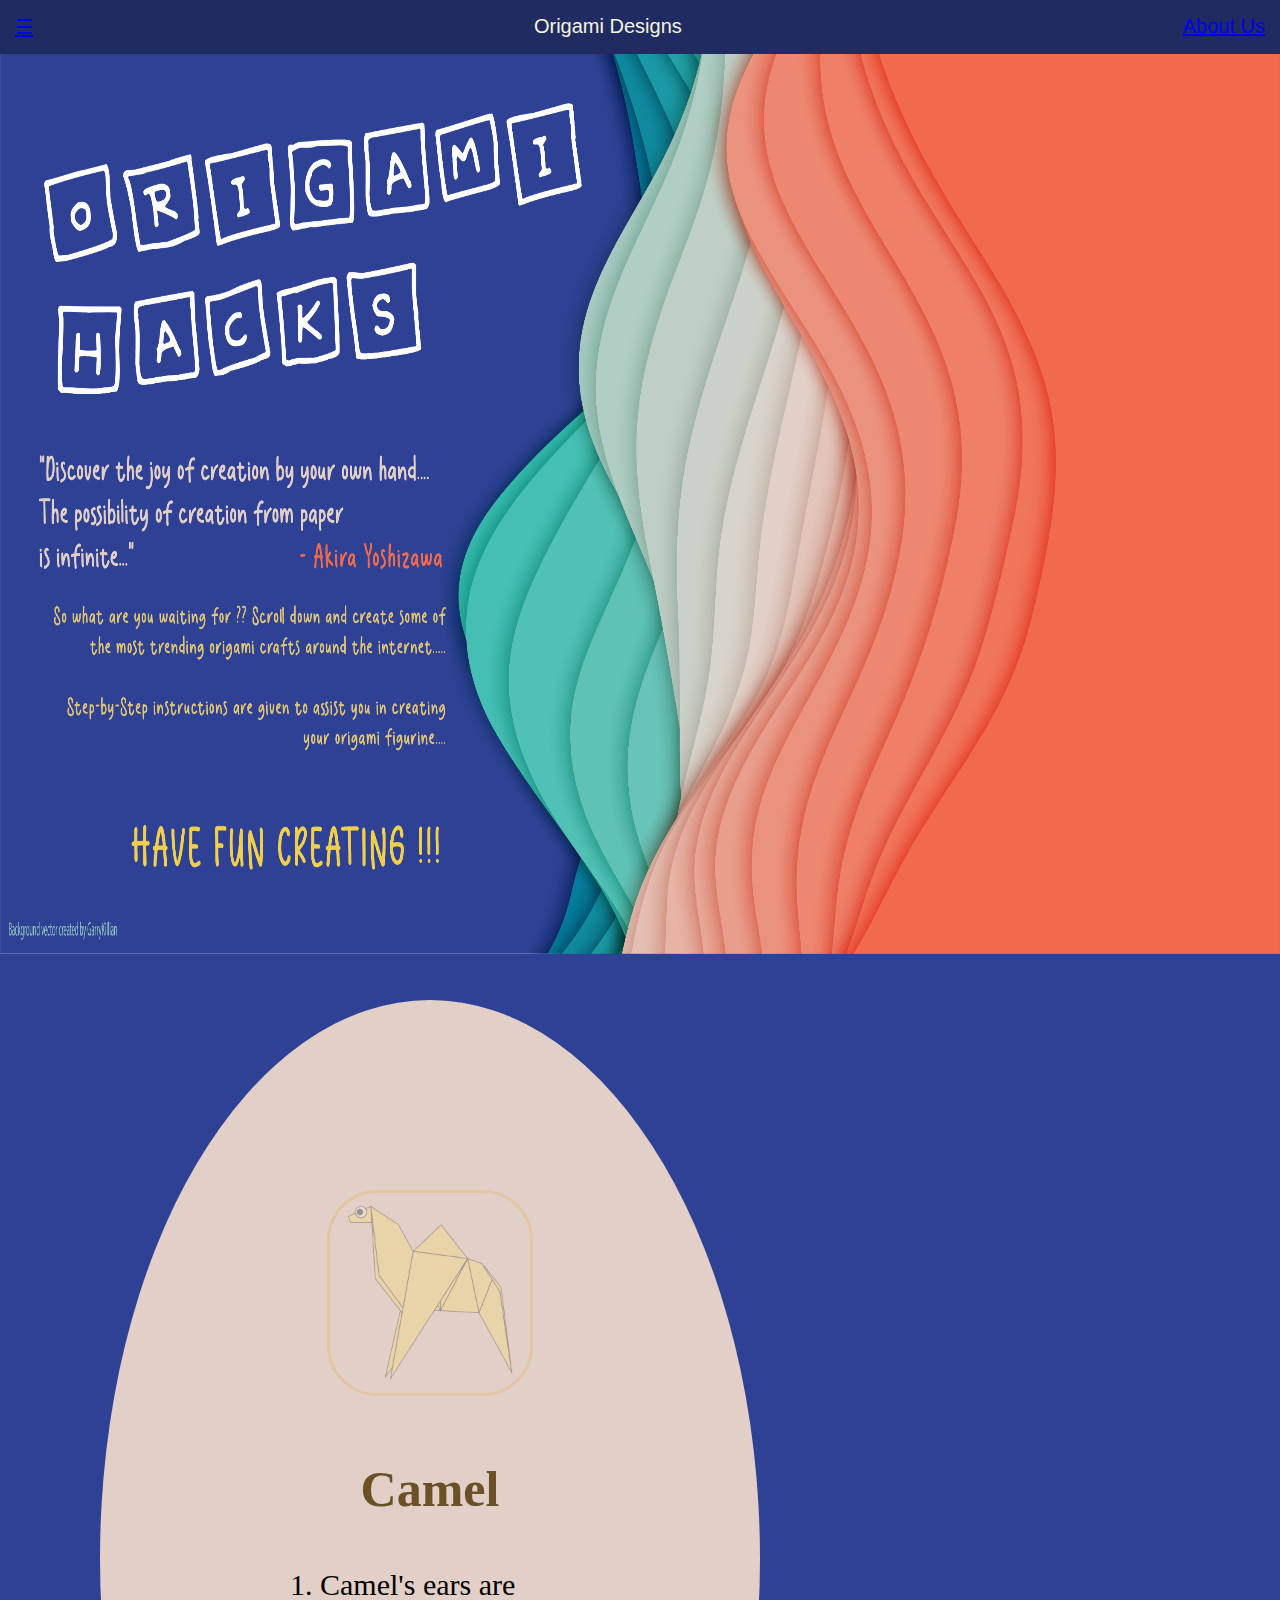
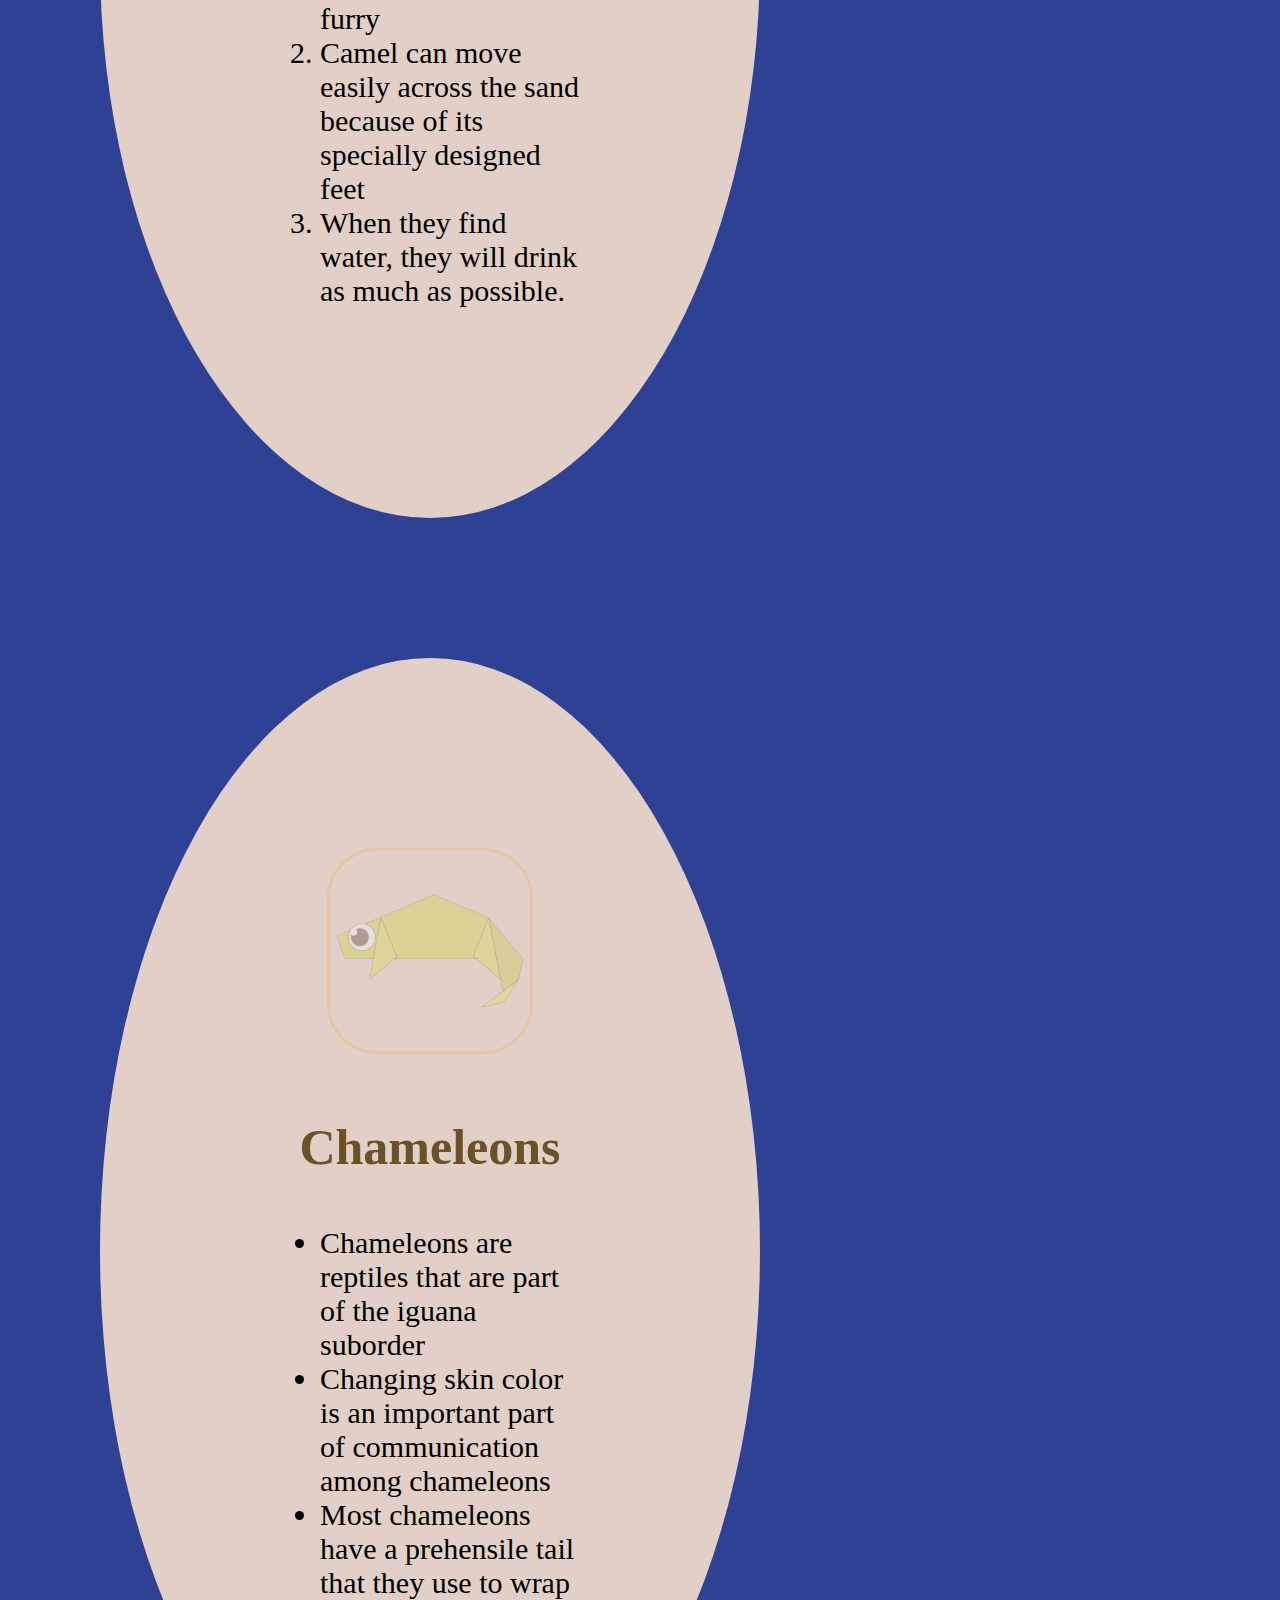
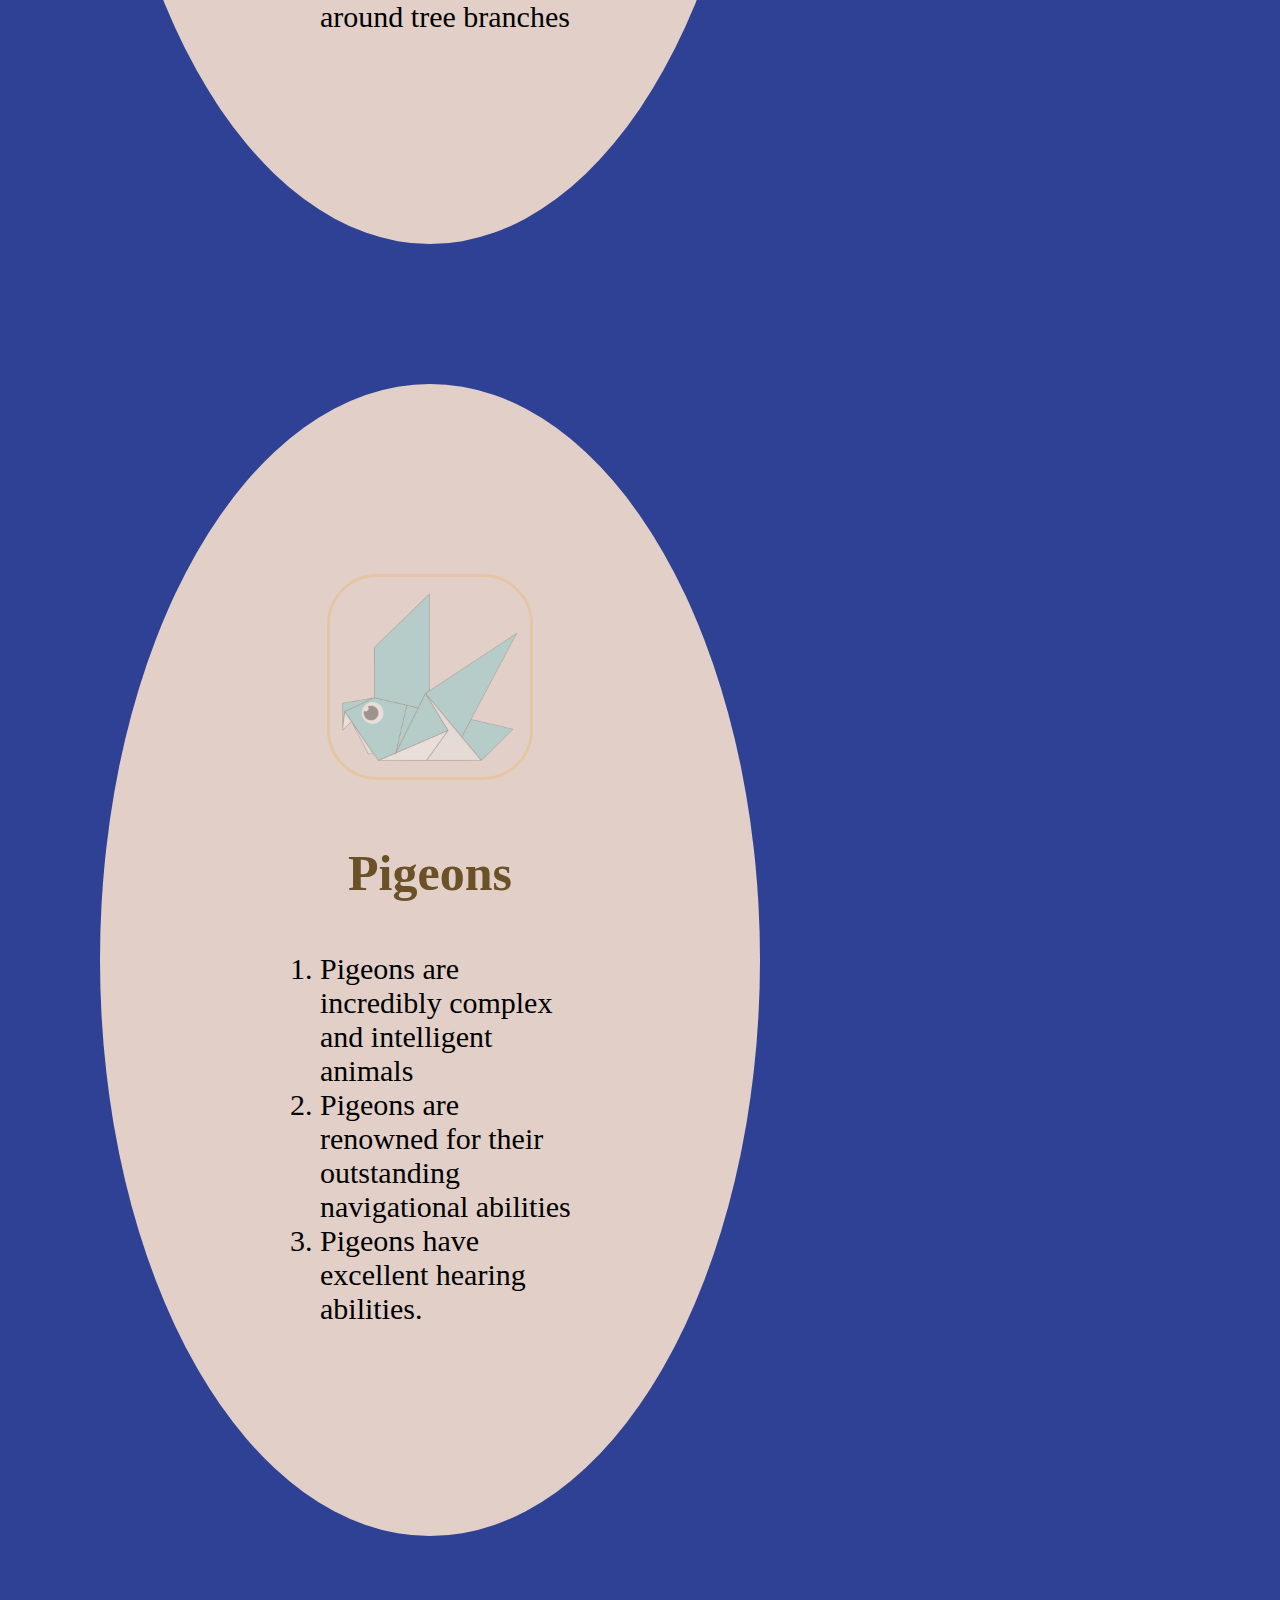
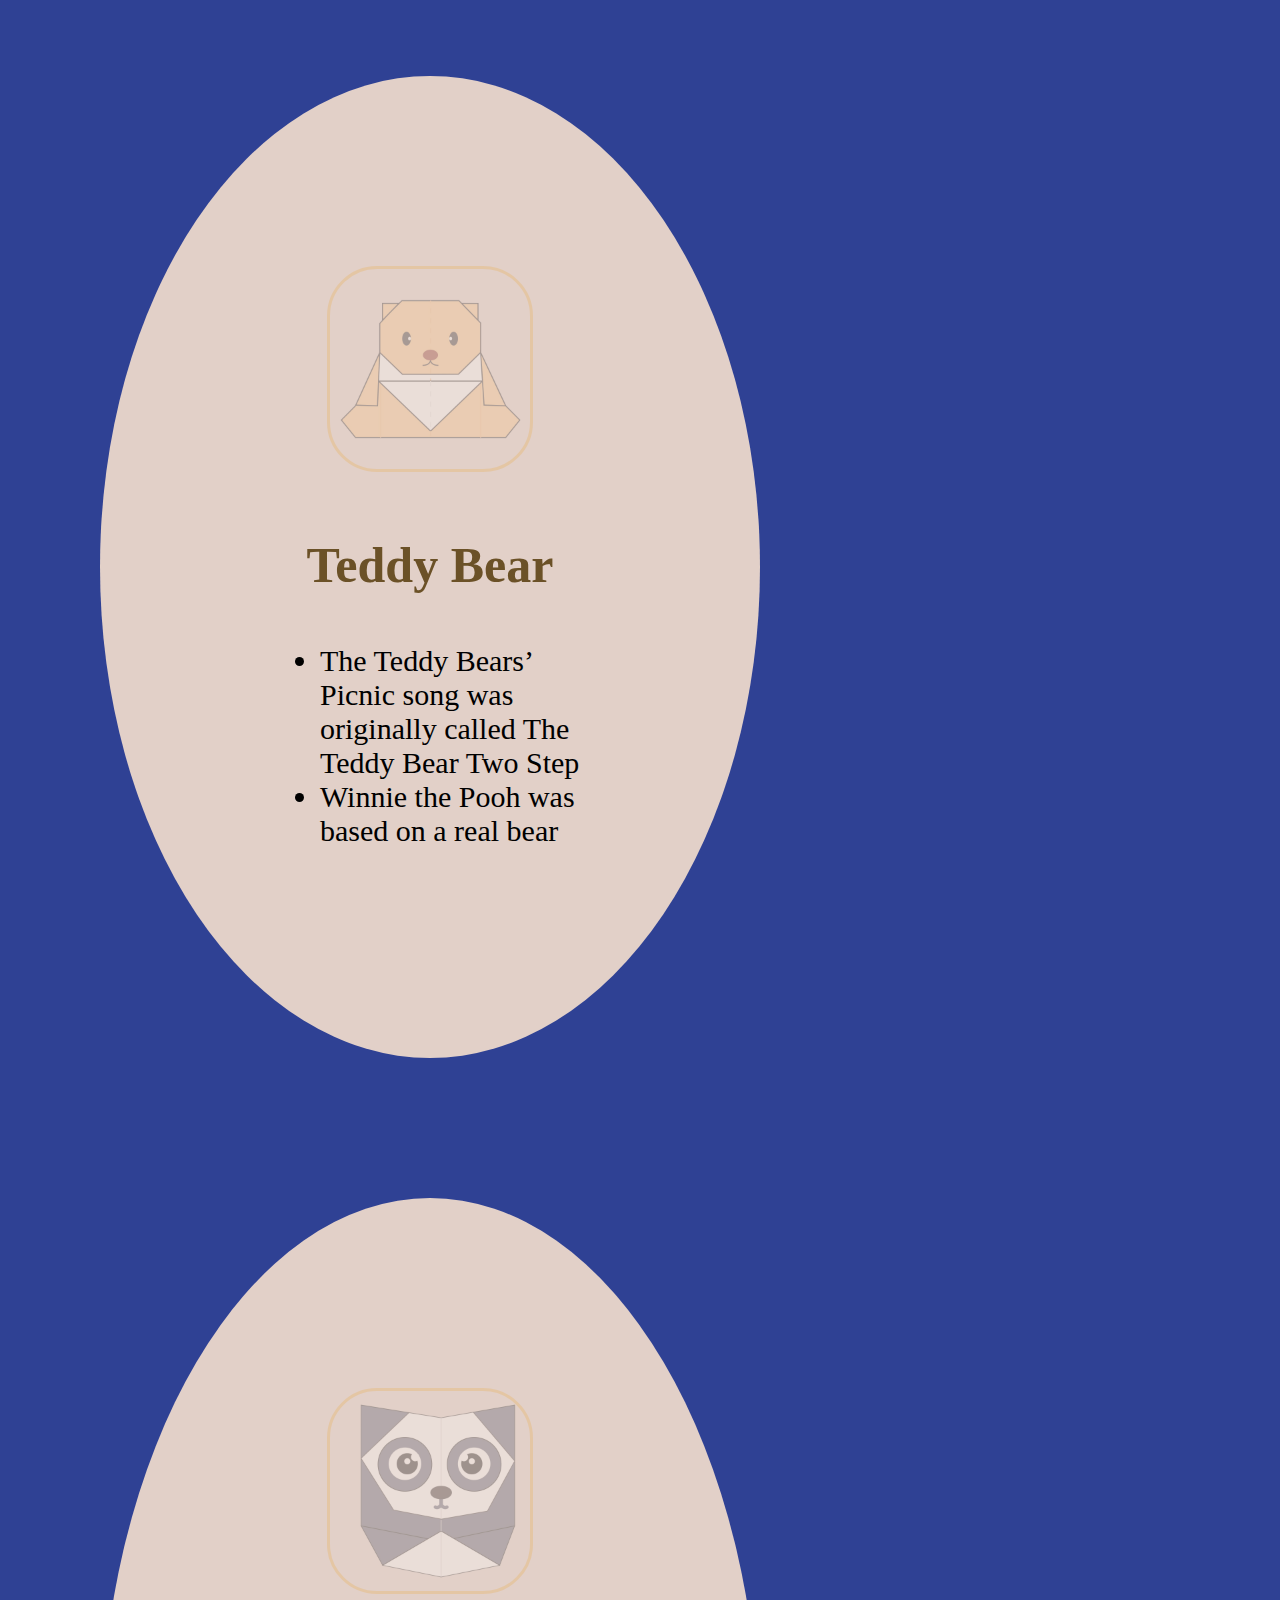
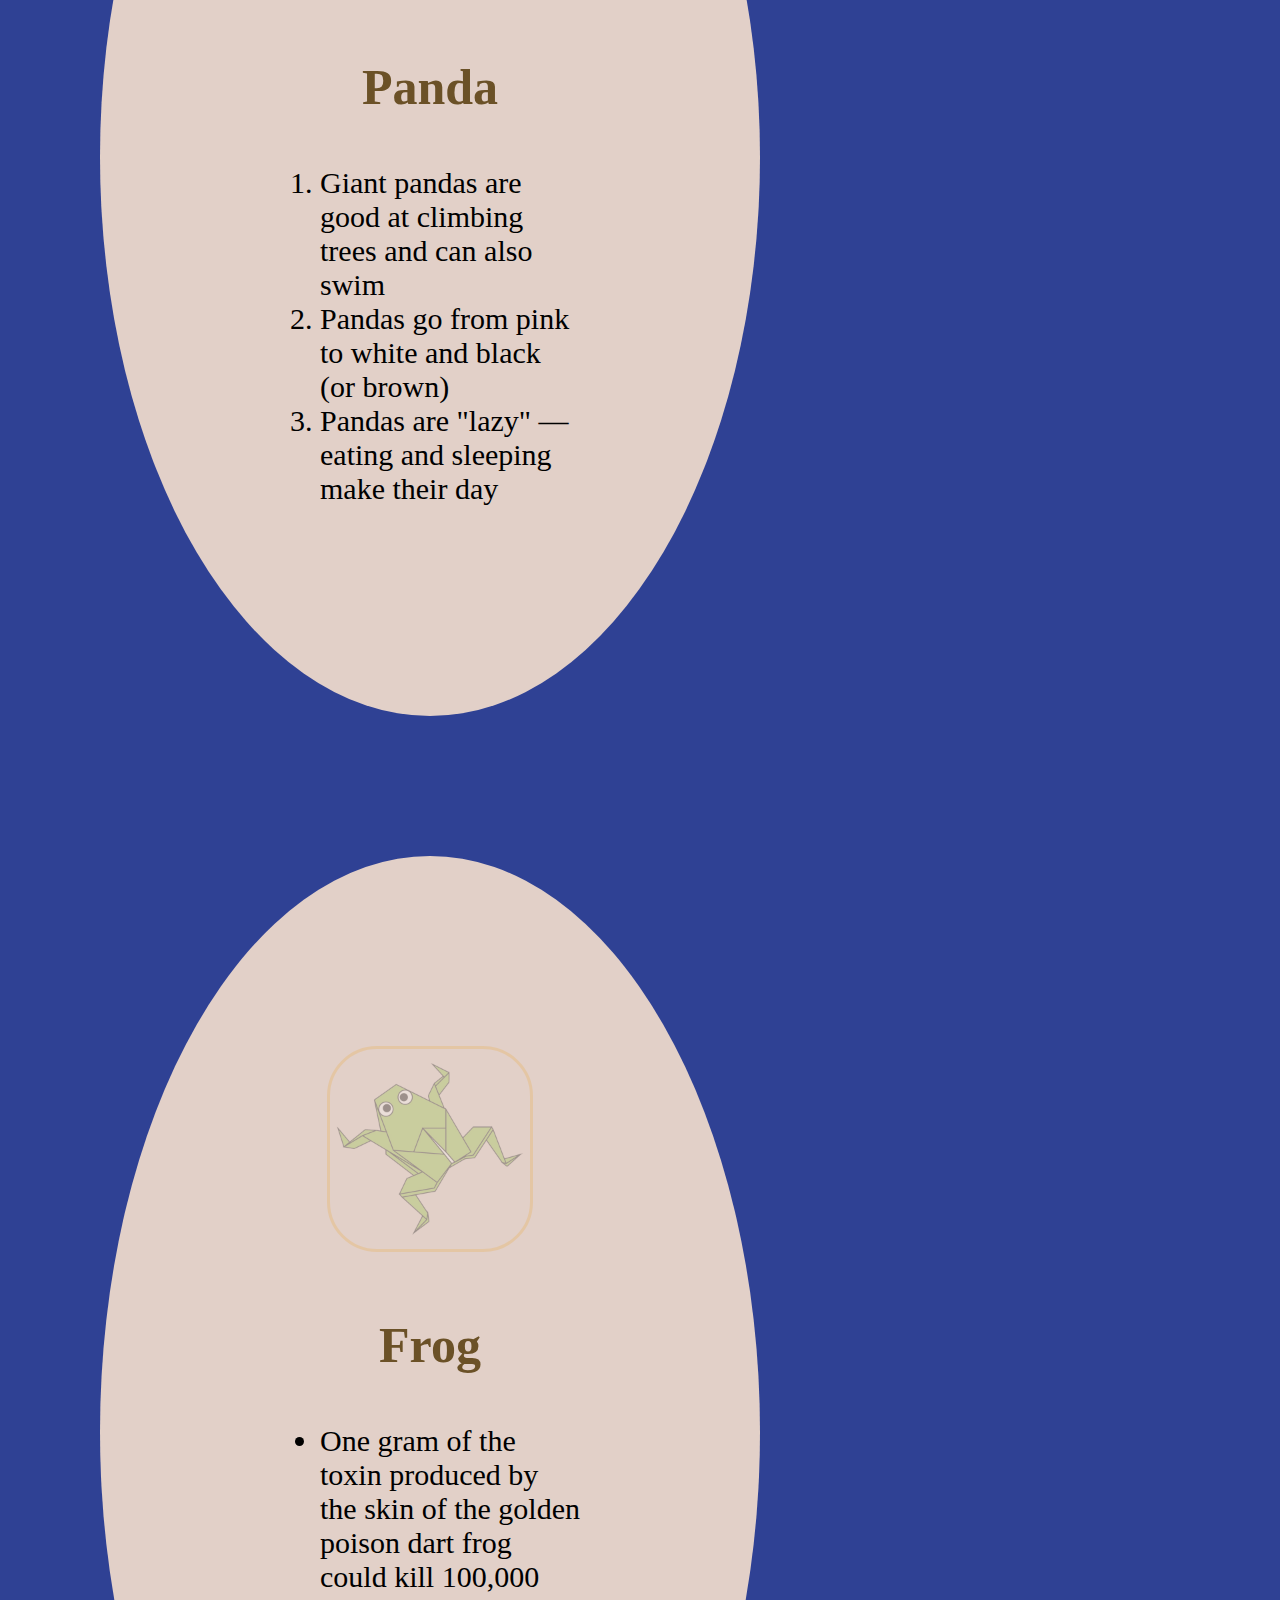
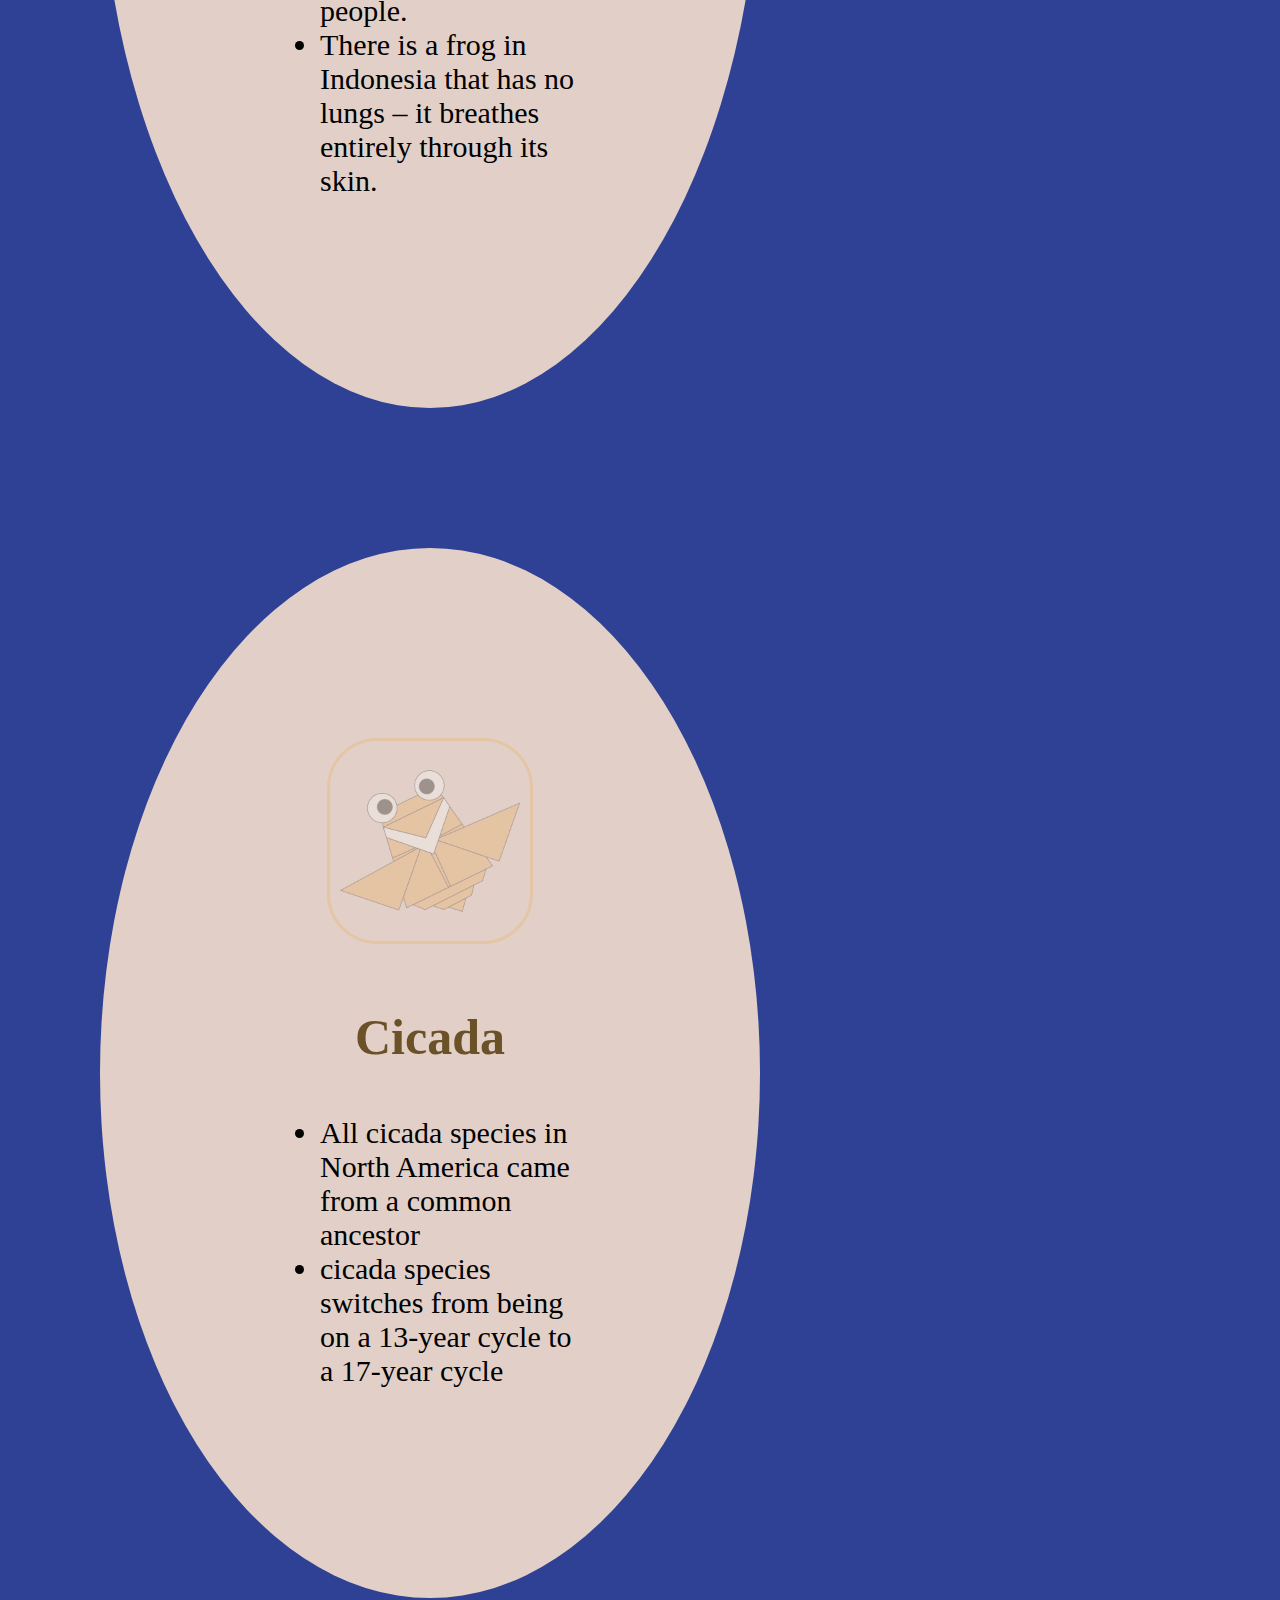
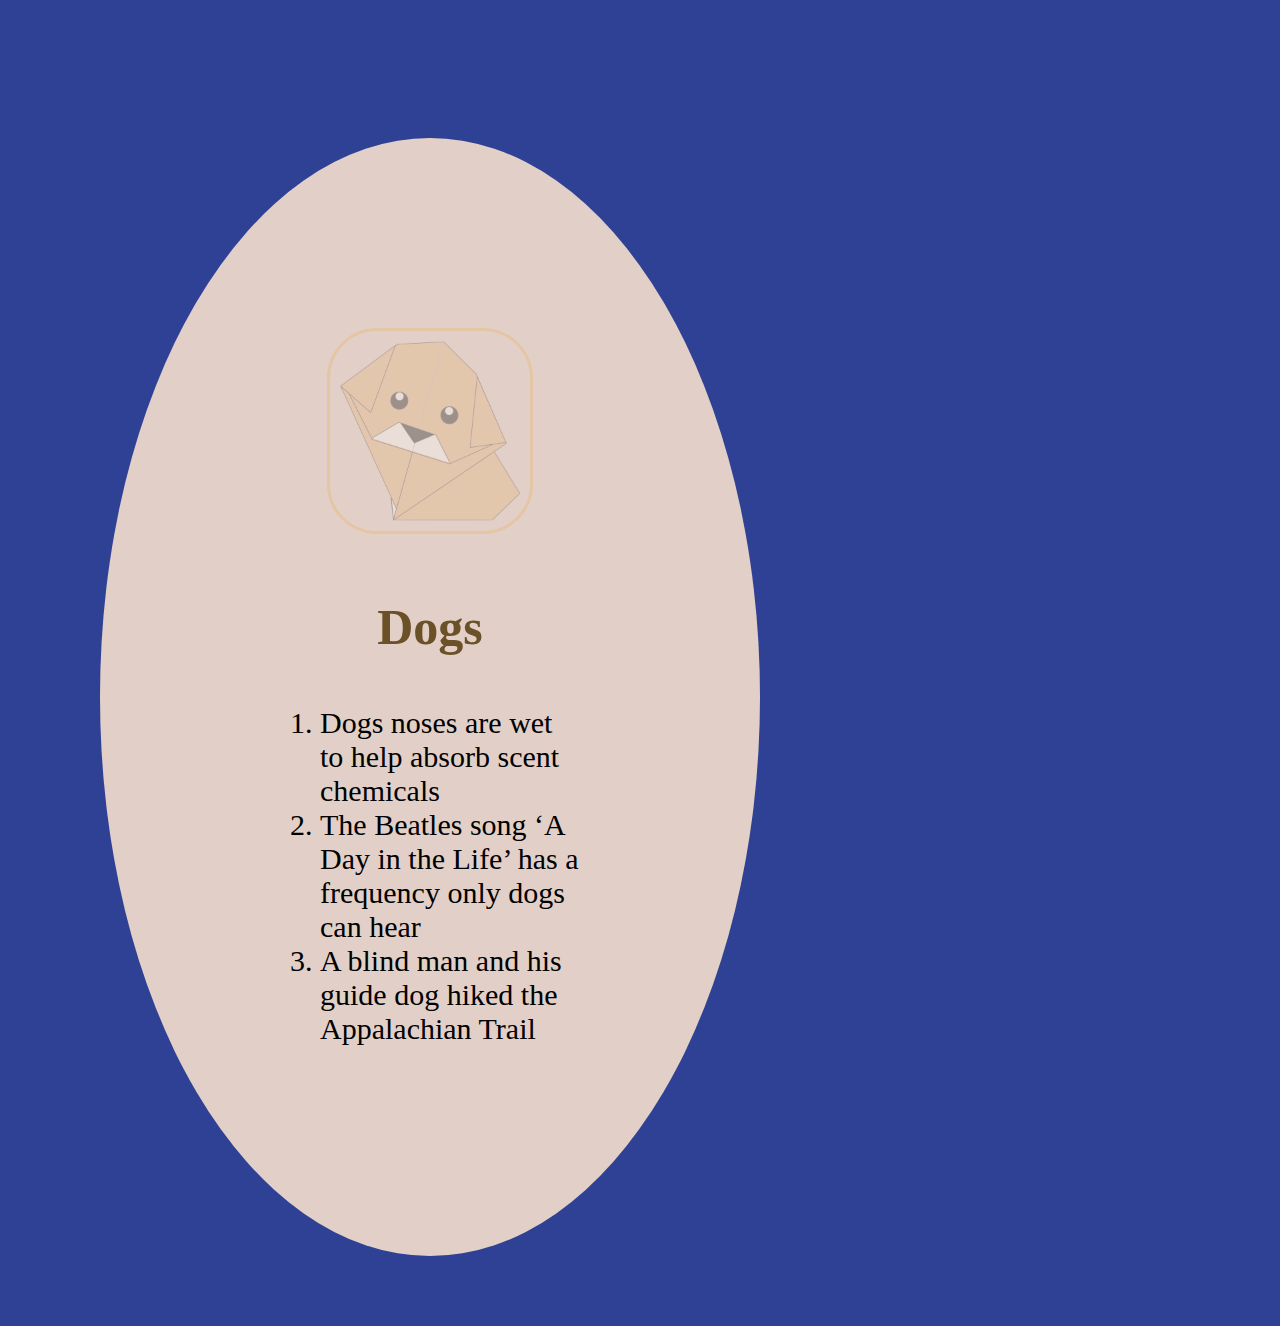
==== index.html @ 1655a4e0 "Add files via upload" ====
<!DOCTYPE html>
<!DOCTYPE html>
<html lang="en">
<head>
    <title>Origami Designs</title>
    <link rel="stylesheet" type="text/css" href="styles.css">
</head>
<body>
    
<div class="header">
    <div class="menu">
        <div ><a href ="#">☰</a></div>
        <div >Origami Designs</div>
        <div ><a href ="about.html">About Us</a></div>
    </div>
</div>

<div class ="bodyimg">
    <img src="bg.png" height="100%" width="100%">
</div>


<div class ="grid">
    <div class ="origami">
        <center>
        <a href ="http://origami.me/camel/"><img src="camel.png" width="200px" height="200px"></a>
        <h3> Camel </h3>
        </center>
        <p>
            <ol>
                <li>Camel's ears are furry</li>
                <li>Camel can move easily across the sand because of its specially designed feet</li>
                <li>When they find water, they will drink as much as possible.</li>
            </ol>
        </p>
        </div>
    <div class="origami">
        <center>
        <a href="http://origami.me/chameleon/"><img src="chameleon.png" width="200px" height="200px"></a>
        <h3> Chameleons </h3>
        </center>
        <p> 
            <ul>
                <li>Chameleons are reptiles that are part of the iguana suborder</li>
                <li>Changing skin color is an important part of communication among chameleons</li>
                <li>Most chameleons have a prehensile tail that they use to wrap around tree branches</li>
            </ul>
        </p>
        </div>
    <div class="origami">
        <center>
        <a href="http://origami.me/pigeon/"><img src="pigeon.png" width="200px" height="200px"></a>
        <h3> Pigeons </h3>
        </center>
        <p>
        <ol>
            <li>Pigeons are incredibly complex and intelligent animals</li>
            <li>Pigeons are renowned for their outstanding navigational abilities</li>
            <li>Pigeons have excellent hearing abilities.</li>
        </ol>
        </p>
        </div>
    <div class="origami">
        <center>
        <a href="http://origami.me/teddy-bear/"><img src="teddy.png" width="200px" height="200px"></a>
        <h3> Teddy Bear </h3>
        </center>
        <p>
        <ul>
            <li>The Teddy Bears’ Picnic song was originally called The Teddy Bear Two Step</li>
            <li>Winnie the Pooh was based on a real bear</li>
            
        </ul>
        </p>
        </div>

    
    <div class="origami">
        <center>
            <a href="http://origami.me/panda/"><img src="panda.png" width="200px" height="200px"></a>
            <h3> Panda </h3>
        </center>
        <p>
        <ol>
            <li>Giant pandas are good at climbing trees and can also swim</li>
            <li>Pandas go from pink to white and black (or brown)</li>
            <li>Pandas are "lazy" — eating and sleeping make their day</li>
        </ol>
        </p>
    </div>
    <div class="origami">
        <center>
            <a href ="http://origami.me/traditional-frog/"><img src="frog.png" width="200px" height="200px"></a>
            <h3> Frog </h3>
        </center>
        <p>
        <ul>
            <li>One gram of the toxin produced by the skin of the golden poison dart frog could kill 100,000 people.</li>
            <li>There is a frog in Indonesia that has no lungs – it breathes entirely through its skin.</li>
    
        </ul>
        </p>
    </div>
    <div class="origami">
        <center>
            <a href="http://origami.me/flying-cicada/"><img src="cicada.png" width="200px" height="200px"></a>
            <h3> Cicada </h3>
        </center>
        <p>
        <ul>
            <li>All cicada species in North America came from a common ancestor</li>
            <li>cicada species switches from being on a 13-year cycle to a 17-year cycle</li>
        </ul>
        </p>
    </div>
    <div class="origami">
        <center>
           <a href="http://origami.me/puppy/"><img src="dog.png" width="200px" height="200px"></a>
            <h3> Dogs </h3>
        </center>
        <p>
        <ol>
            <li>Dogs noses are wet to help absorb scent chemicals</li>
            <li>The Beatles song ‘A Day in the Life’ has a frequency only dogs can hear</li>
            <li>A blind man and his guide dog hiked the Appalachian Trail</li>
        </ol>
        </p>
    </div>
    

</div>
</body>
</html>
---- styles.css ----
.menu
{
    display: flex;
    justify-content: space-between;
    background-color:#1F2B61;
    padding: 15px;
    font-size: 20px; 
    font-family: sans-serif;
    font-weight: 400;
    color:beige;
}
body
{
    margin: 0px;
    /* modify background color here*/
    background-color: #2F4194;
    
}

.bodyimg img
{
    position: absolute;
   /* height:fit-content;*/
}

/*.bodyimg p
{
    position:absolute;
    margin: 40px;
    font-family: Verdana;
    font-size: 50px;
    top: 10%;
    color: #ffffff;
}

.bodyimg h3
{
    position:absolute;
    margin: 40px;
    font-family: Verdana;
    font-size: 25px;
    top: 30%;
    left: 1%;
    color: #ffffff;
}*/

.grid
{
    position: absolute;
    top:100%;
    display: flex;
    flex-wrap: wrap;
    margin: 30px;
    font-family: sans-serif;
    
}

.origami 
{
    
    border-radius: 50%;
    background-color:#E2D0C8; 
    padding: 180px;
    margin: 70px;
    width:300px;
    
}

.origami h3
{
    font-family: Cute Notes;
    font-size: 50px;
    color: #6B5127; 
}

.origami ol, ul
{
    font-family: Sticky Notes;
    font-size: 30px;
    color: #000000; 
}

.origami img
{
    border: 3px solid ;
    color: #EBB054;
    border-radius: 50px;
    opacity: 0.3;
    margin: 10px;
}

.origami img:hover
{
    transform: scale(1.2);
    opacity: 1;
}

a:visited 
{
    color: #EBC36C;
}
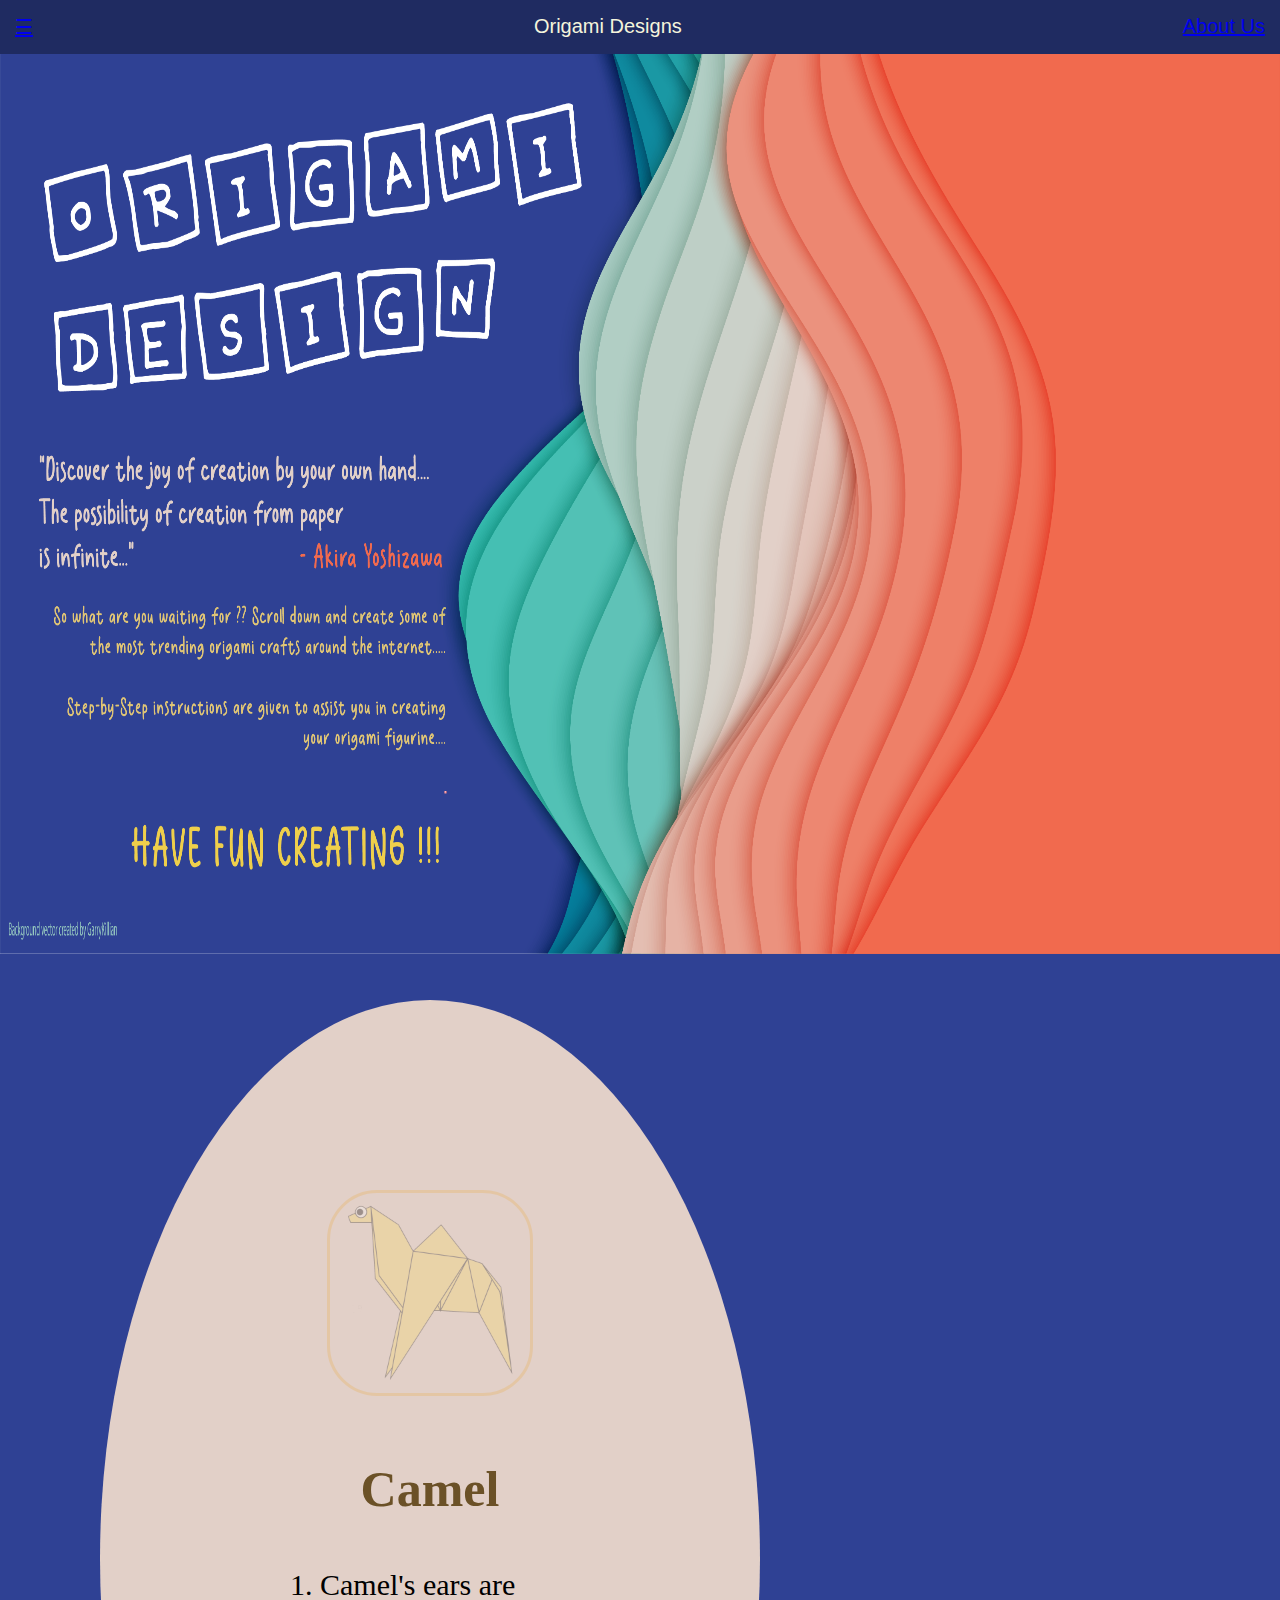
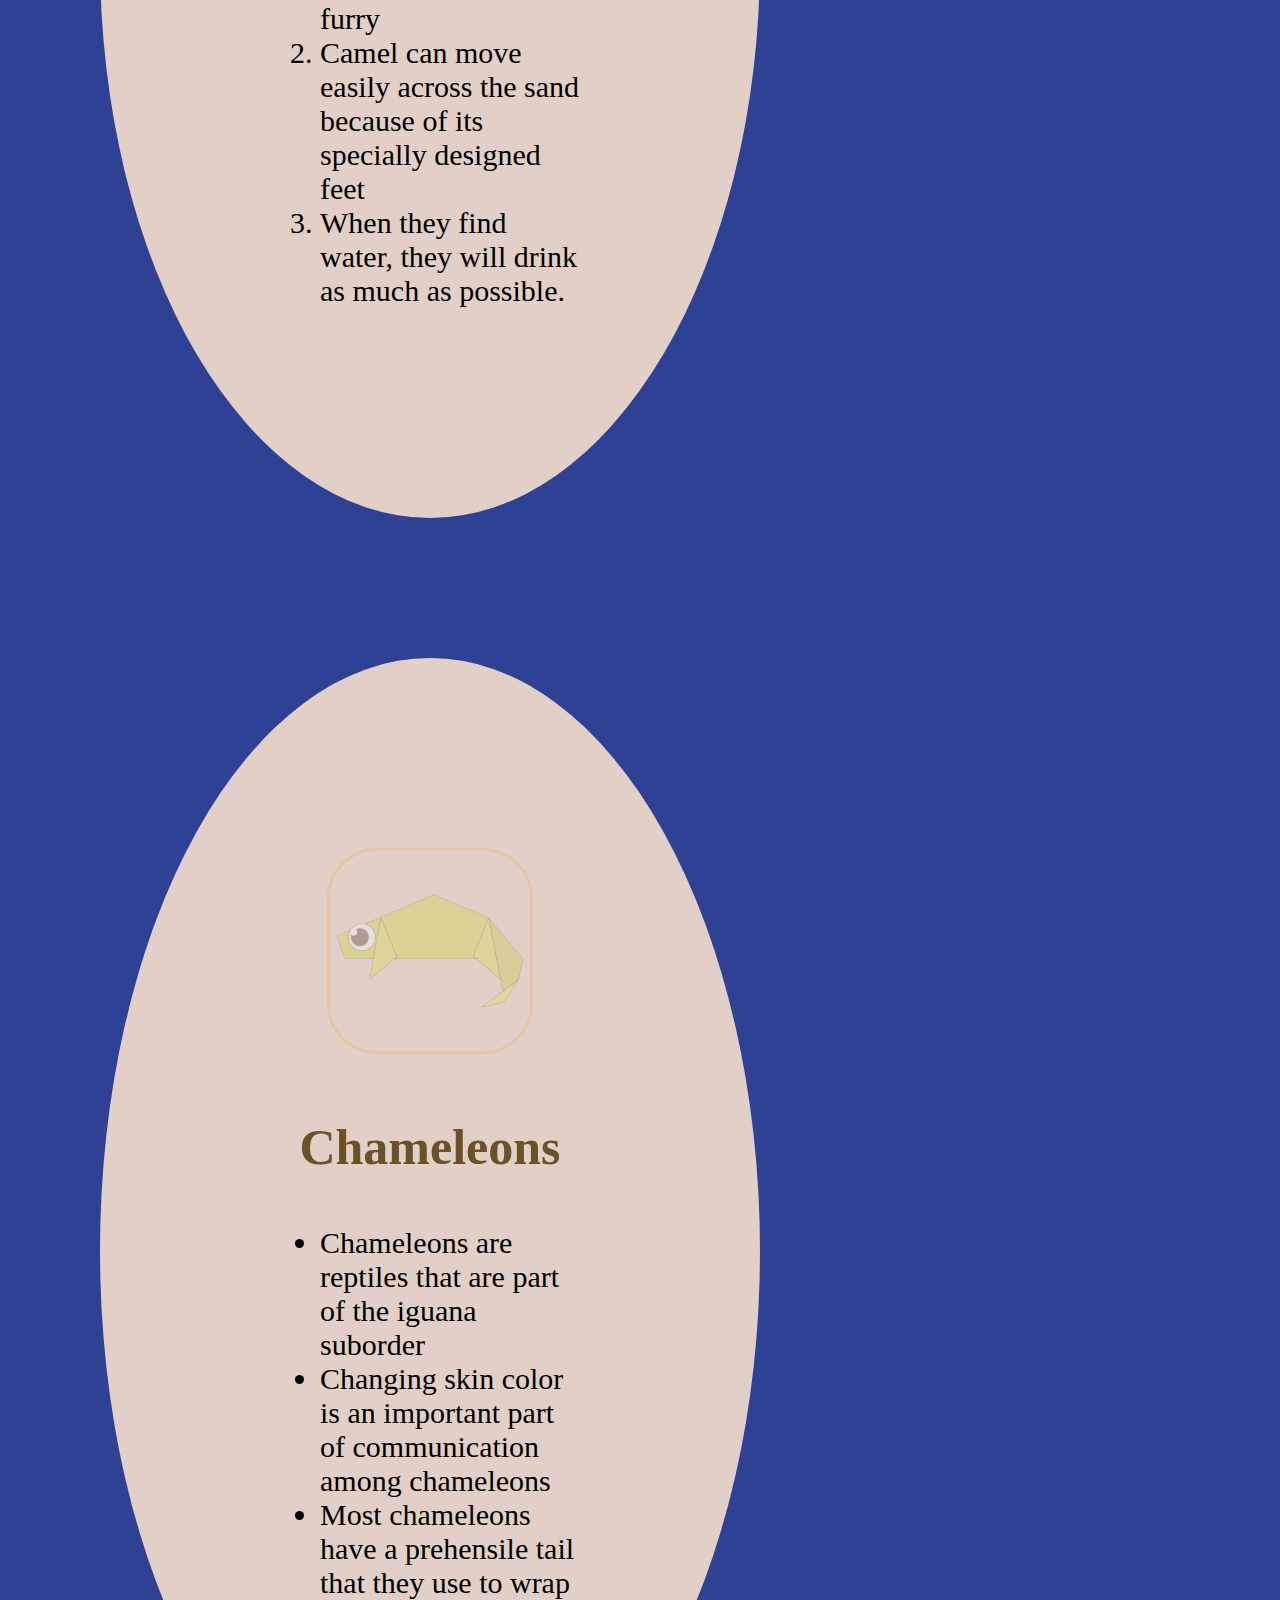
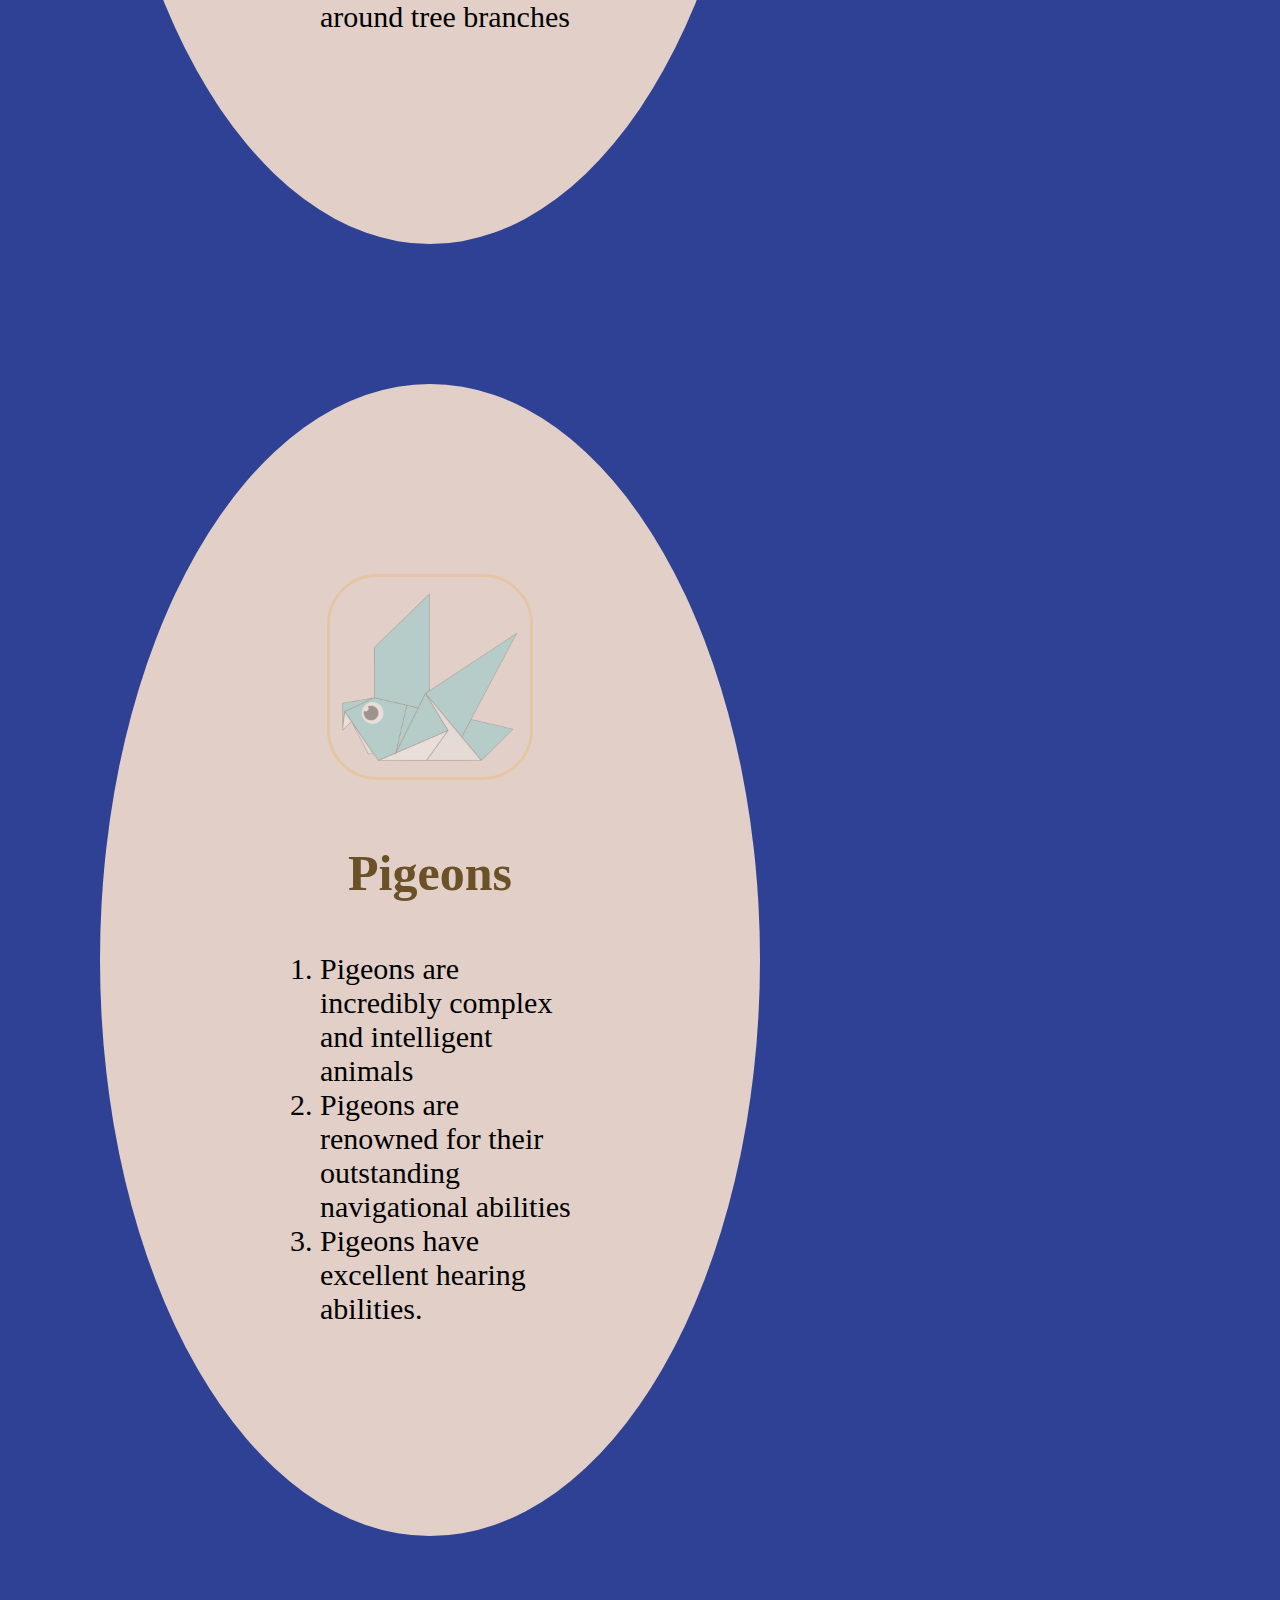
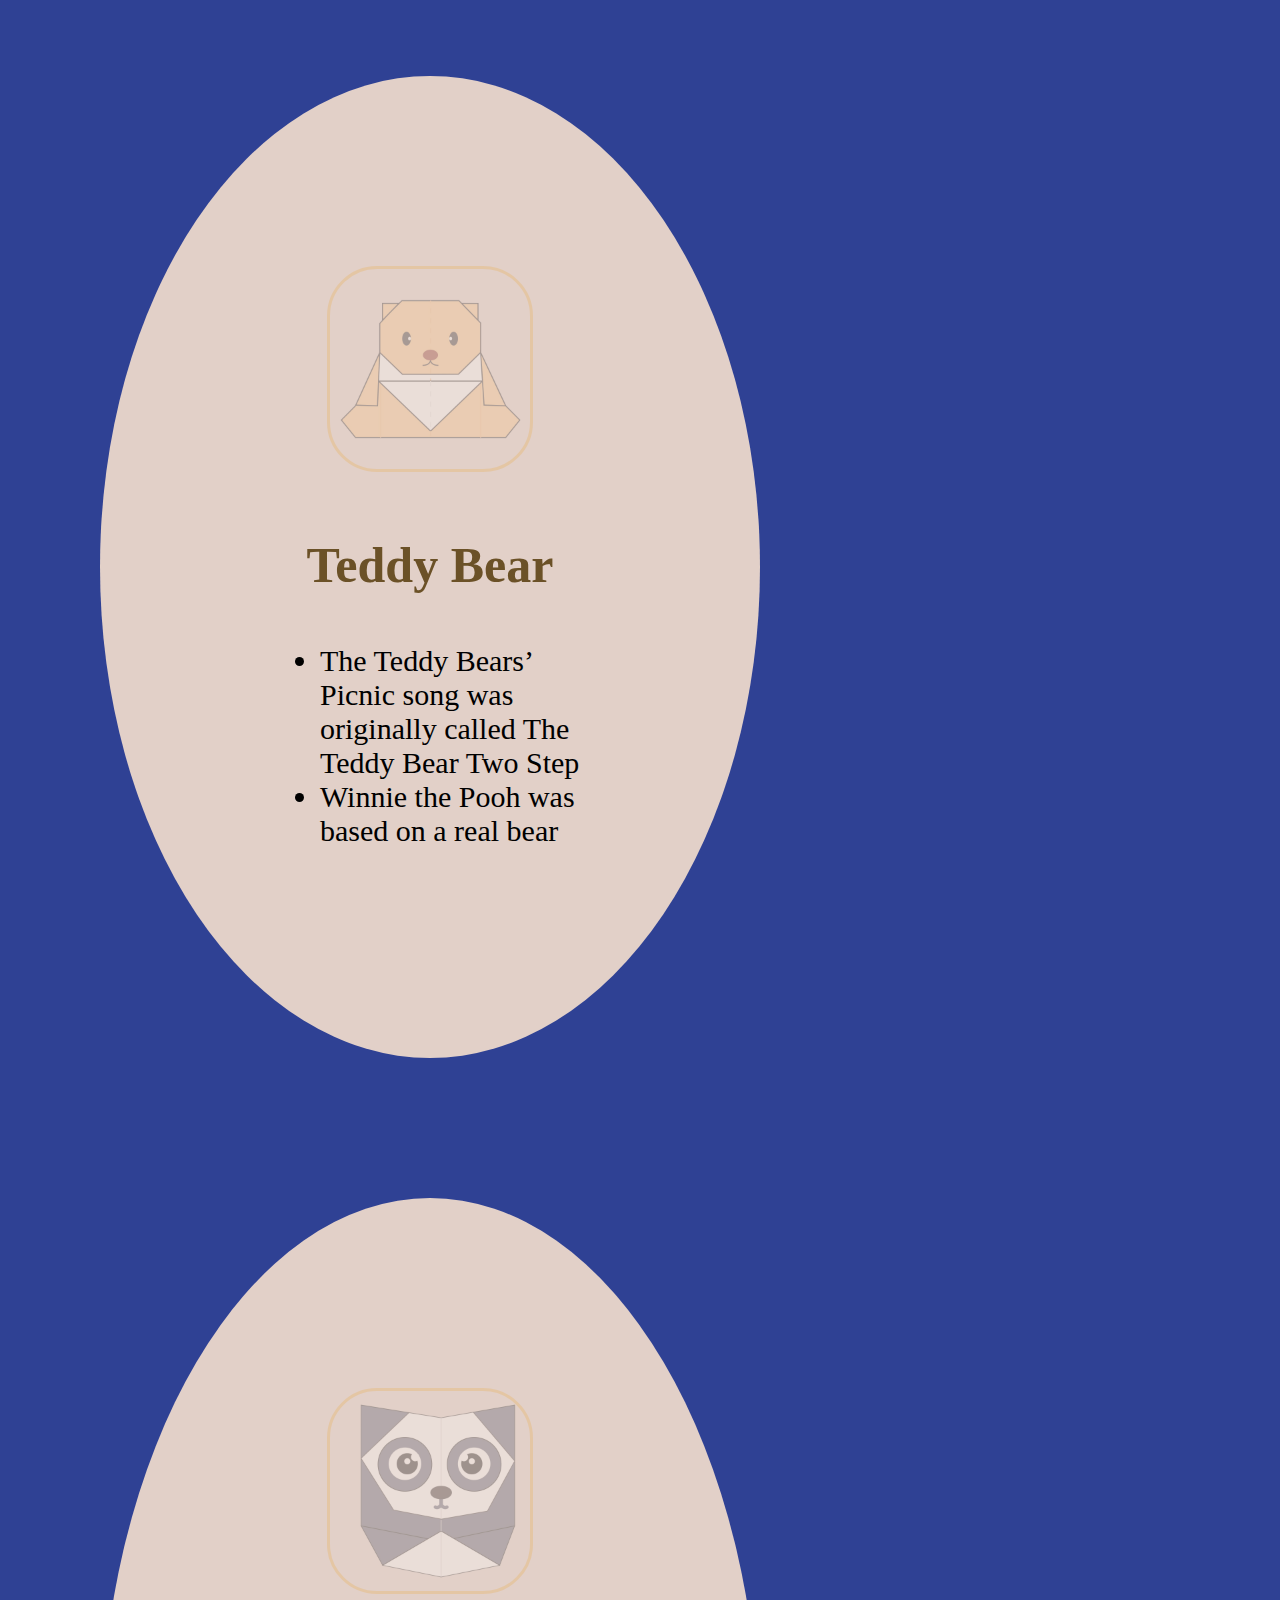
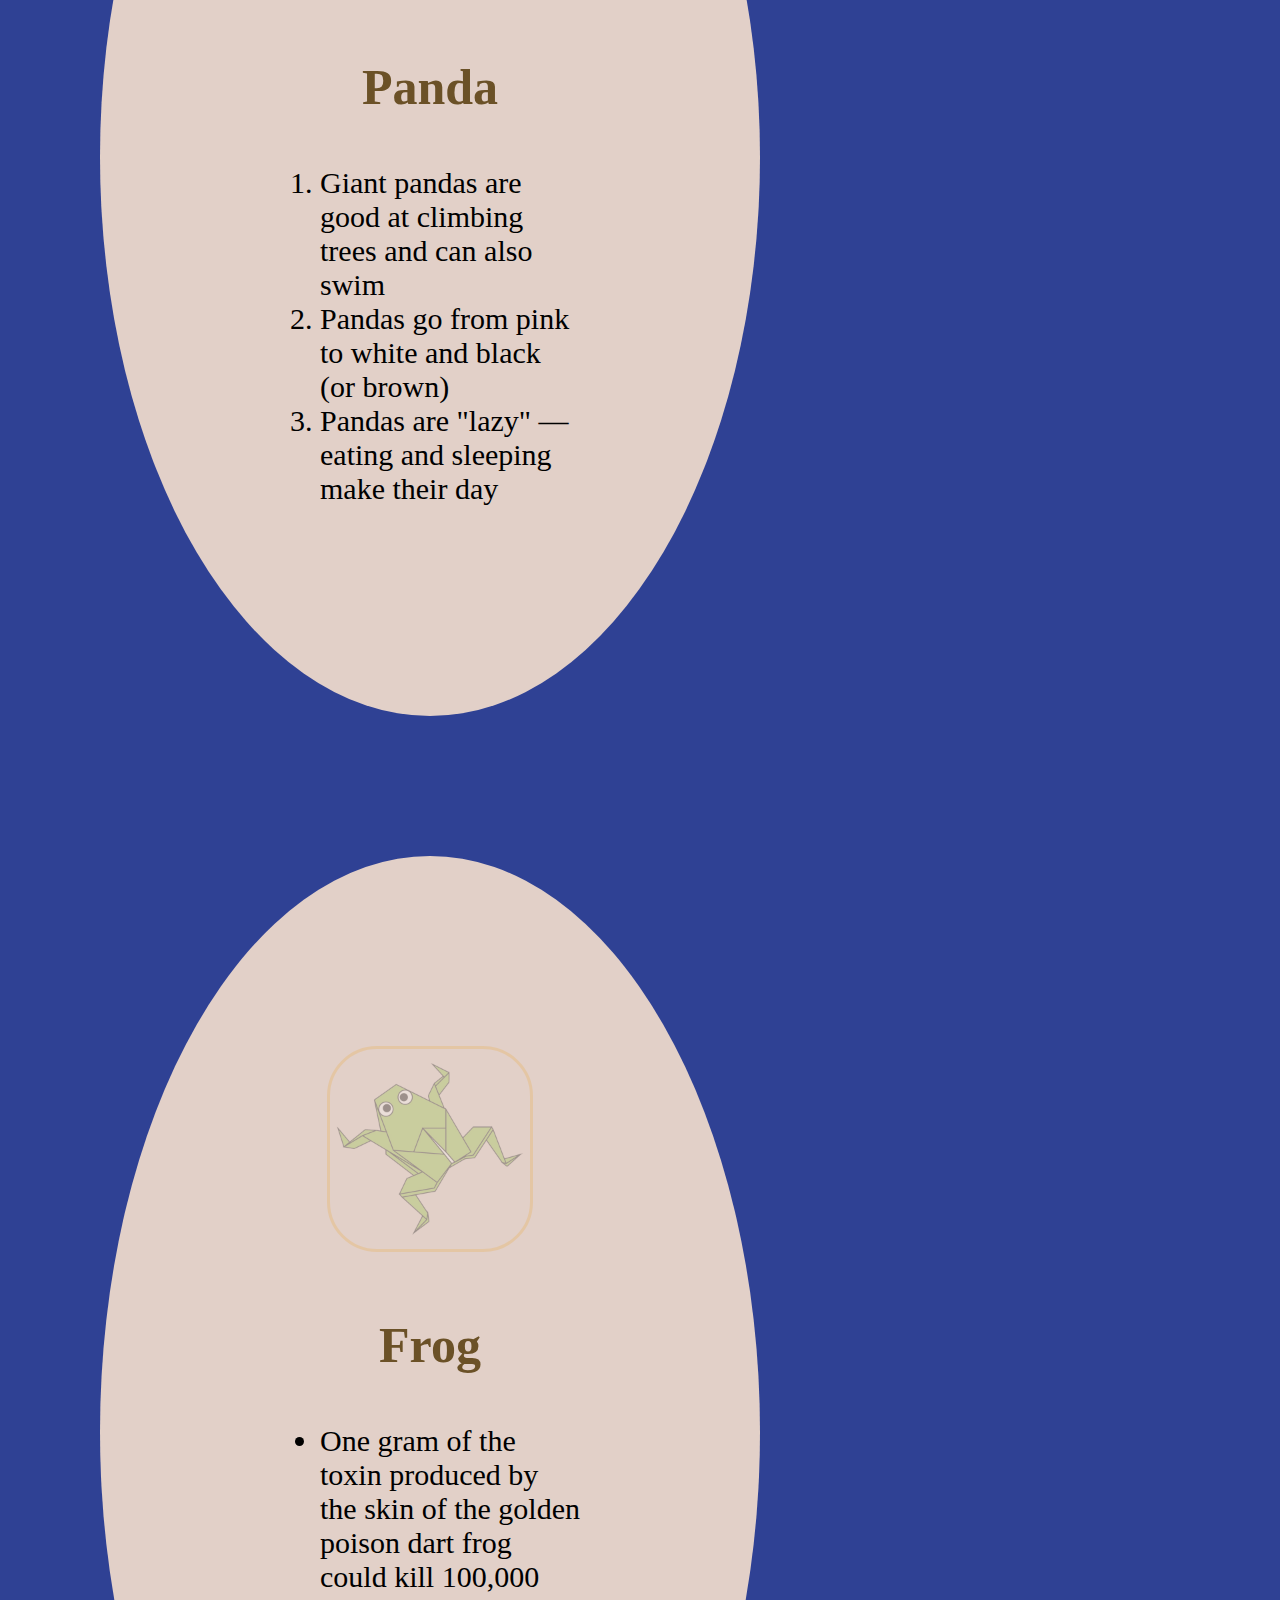
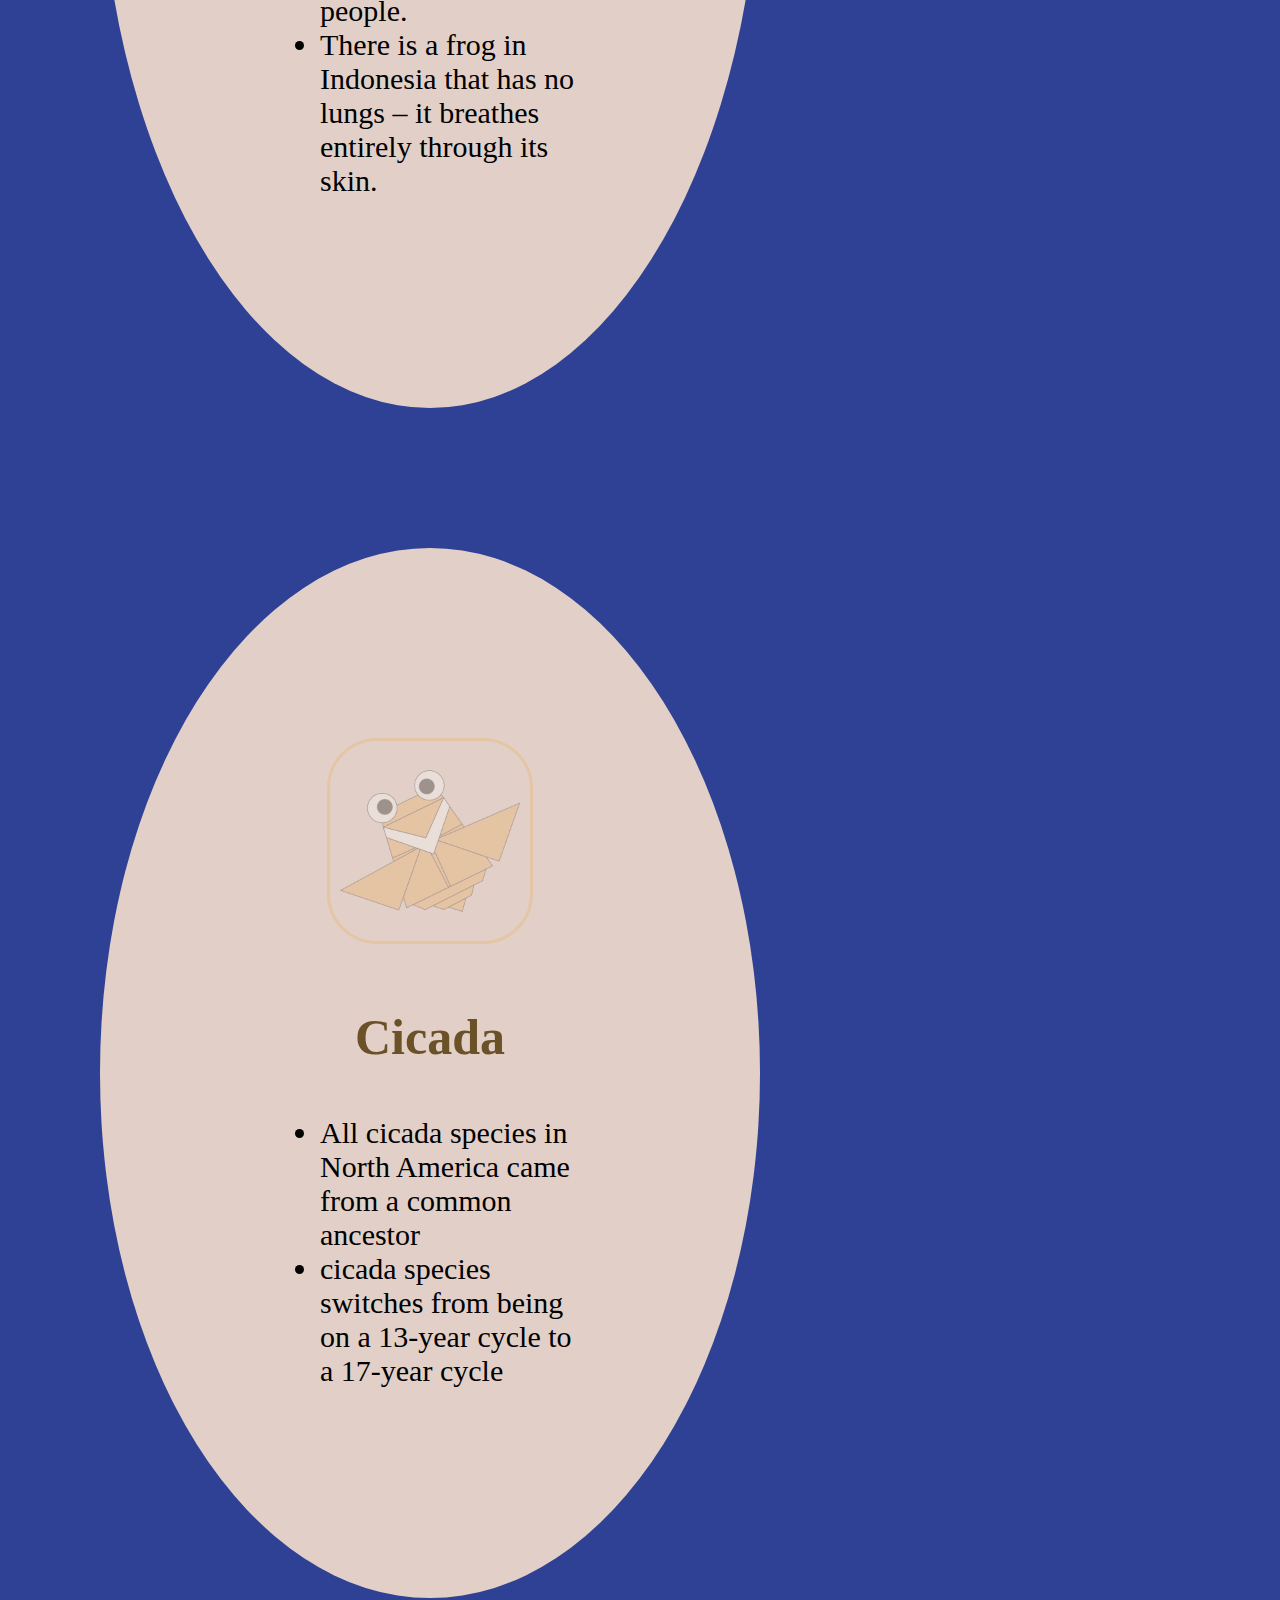
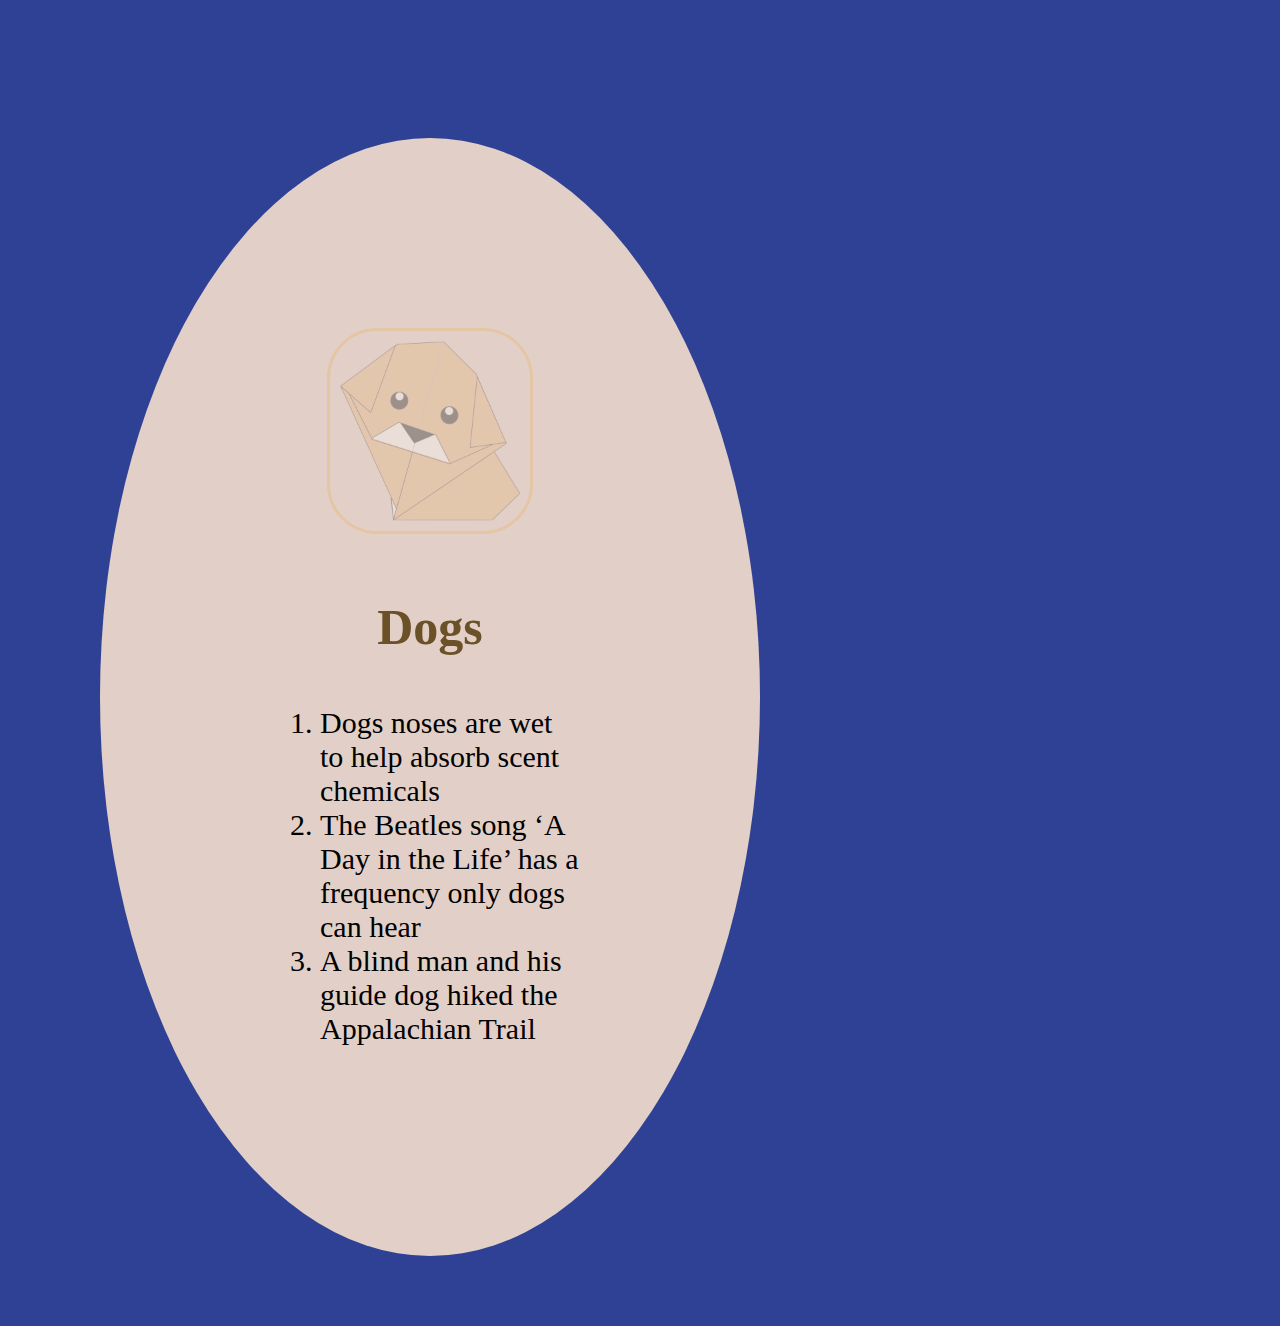
==== commit 563262f2: "Add files via upload" ====
--- a/index.html
+++ b/index.html
@@ -16,7 +16,7 @@
 </div>
 
 <div class ="bodyimg">
-    <img src="bg.png" height="100%" width="100%">
+    <img src="bg1.png" height="100%" width="100%">
 </div>
 
 
